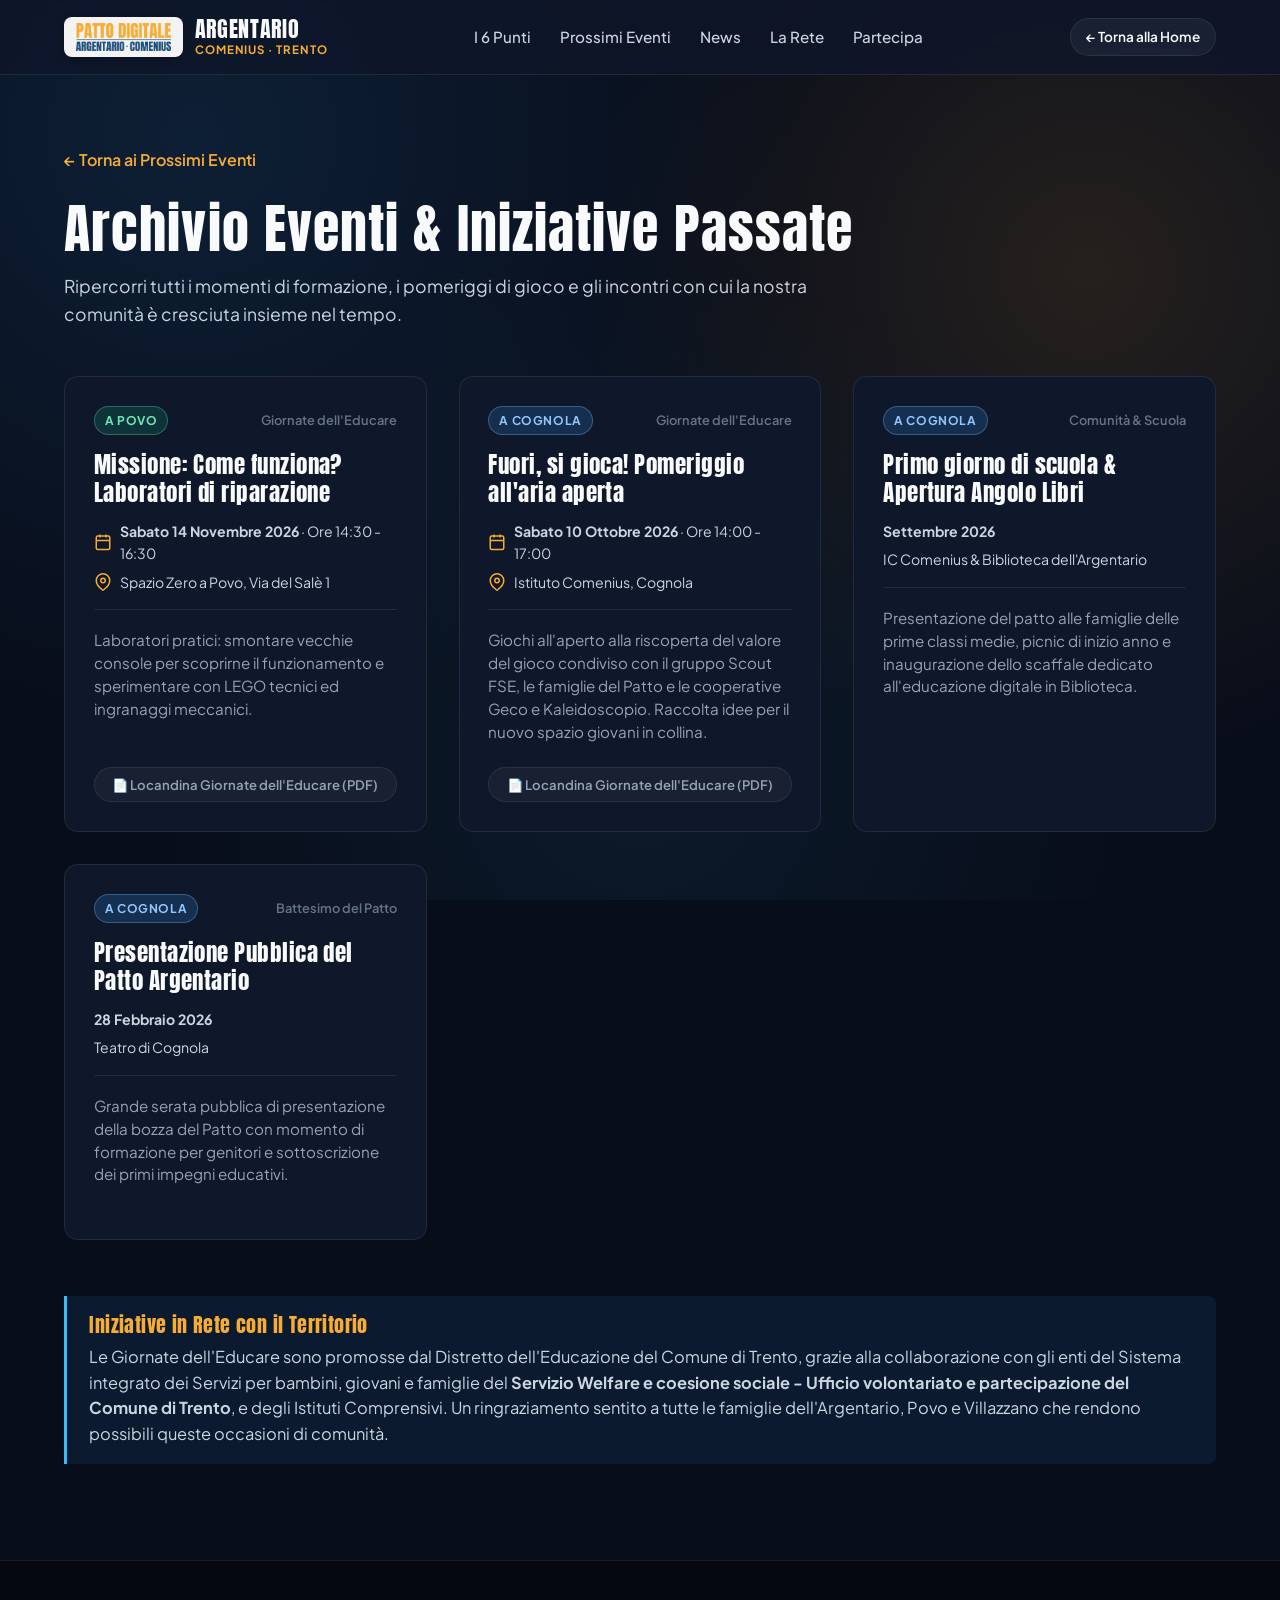
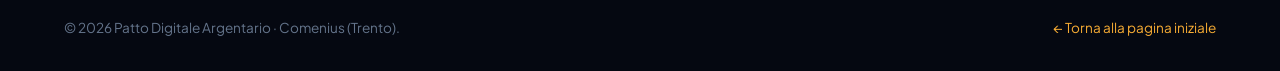
==== eventi-passati.html @ c8abe124 "Aggiornamento eventi (Giornate Educare e Zoom Classi Prime), campagna smartphone e archivio passato" ====
<!DOCTYPE html>
<html lang="it">
<head>
  <meta charset="UTF-8">
  <meta name="viewport" content="width=device-width, initial-scale=1.0">
  <title>Archivio Eventi Passati | Patto Digitale Argentario · Comenius</title>
  <meta name="description" content="Tutti gli incontri, laboratori e momenti di comunità già realizzati dal Patto Digitale Argentario · Comenius a Trento.">

  <!-- Google Fonts -->
  <link rel="preconnect" href="https://fonts.googleapis.com">
  <link rel="preconnect" href="https://fonts.gstatic.com" crossorigin>
  <link href="https://fonts.googleapis.com/css2?family=Anton&family=Plus+Jakarta+Sans:ital,wght@0,400;0,500;0,600;0,700;0,800;1,400&display=swap" rel="stylesheet">

  <link rel="stylesheet" href="styles.css">
</head>
<body>

  <!-- NAVBAR -->
  <header class="site-nav">
    <div class="container nav-inner">
      <a href="index.html" class="nav-brand" aria-label="Home Patto Digitale Argentario">
        <div class="nav-logo-badge">
          <img src="assets/logo_patto.png" alt="Logo Patto Digitale Argentario" class="nav-logo-img">
        </div>
        <div class="nav-brand-text">
          <span>ARGENTARIO</span>
          <span class="nav-brand-sub">Comenius · Trento</span>
        </div>
      </a>

      <nav>
        <ul class="nav-links">
          <li><a href="index.html#patto">I 6 Punti</a></li>
          <li><a href="index.html#eventi">Prossimi Eventi</a></li>
          <li><a href="index.html#news">News</a></li>
          <li><a href="index.html#territorio">La Rete</a></li>
          <li><a href="index.html#contatti">Partecipa</a></li>
        </ul>
      </nav>

      <div class="nav-cta">
        <a href="index.html" class="btn btn-secondary btn-sm">
          ← Torna alla Home
        </a>
      </div>
    </div>
  </header>

  <main style="padding: 4.5rem 0 6rem;">
    <div class="container">

      <div style="margin-bottom: 3rem;">
        <a href="index.html#eventi" style="display: inline-flex; align-items: center; gap: 6px; font-weight: 600; color: var(--amber); margin-bottom: 1.5rem;">
          ← Torna ai Prossimi Eventi
        </a>
        <h1 style="font-size: clamp(2.2rem, 4.5vw, 3.4rem); color: var(--text-primary); margin-bottom: 0.8rem;">
          Archivio Eventi &amp; Iniziative Passate
        </h1>
        <p style="font-size: 1.1rem; color: var(--text-secondary); max-width: 750px;">
          Ripercorri tutti i momenti di formazione, i pomeriggi di gioco e gli incontri con cui la nostra comunità è cresciuta insieme nel tempo.
        </p>
      </div>

      <!-- Griglia Eventi Passati -->
      <div style="display: grid; grid-template-columns: repeat(auto-fit, minmax(340px, 1fr)); gap: 2rem;" id="allPastEvents">

        <!-- 14 Novembre: Missione come funziona -->
        <article class="event-card">
          <div class="event-top">
            <span class="loc-badge povo">A Povo</span>
            <span class="event-category">Giornate dell'Educare</span>
          </div>
          <h3 class="event-title">Missione: Come funziona? Laboratori di riparazione</h3>
          <div class="event-meta">
            <div class="event-meta-item">
              <svg width="18" height="18" viewBox="0 0 24 24" fill="none" stroke="currentColor" stroke-width="2"><rect x="3" y="4" width="18" height="18" rx="2" ry="2"></rect><line x1="16" y1="2" x2="16" y2="6"></line><line x1="8" y1="2" x2="8" y2="6"></line><line x1="3" y1="10" x2="21" y2="10"></line></svg>
              <span><strong>Sabato 14 Novembre 2026</strong> &middot; Ore 14:30 - 16:30</span>
            </div>
            <div class="event-meta-item">
              <svg width="18" height="18" viewBox="0 0 24 24" fill="none" stroke="currentColor" stroke-width="2"><path d="M21 10c0 7-9 13-9 13s-9-6-9-13a9 9 0 0 1 18 0z"></path><circle cx="12" cy="10" r="3"></circle></svg>
              <span>Spazio Zero a Povo, Via del Salè 1</span>
            </div>
          </div>
          <p class="event-desc">
            Laboratori pratici: smontare vecchie console per scoprirne il funzionamento e sperimentare con LEGO tecnici ed ingranaggi meccanici.
          </p>
          <div class="event-actions-group">
            <a href="assets/eventi/educare 2026/giornate_dell_educare_nov_26.pdf" target="_blank" rel="noopener noreferrer" class="event-pdf-link">
              📄 Locandina Giornate dell'Educare (PDF)
            </a>
          </div>
        </article>

        <!-- 10 Ottobre: Fuori si gioca -->
        <article class="event-card">
          <div class="event-top">
            <span class="loc-badge cognola">A Cognola</span>
            <span class="event-category">Giornate dell'Educare</span>
          </div>
          <h3 class="event-title">Fuori, si gioca! Pomeriggio all'aria aperta</h3>
          <div class="event-meta">
            <div class="event-meta-item">
              <svg width="18" height="18" viewBox="0 0 24 24" fill="none" stroke="currentColor" stroke-width="2"><rect x="3" y="4" width="18" height="18" rx="2" ry="2"></rect><line x1="16" y1="2" x2="16" y2="6"></line><line x1="8" y1="2" x2="8" y2="6"></line><line x1="3" y1="10" x2="21" y2="10"></line></svg>
              <span><strong>Sabato 10 Ottobre 2026</strong> &middot; Ore 14:00 - 17:00</span>
            </div>
            <div class="event-meta-item">
              <svg width="18" height="18" viewBox="0 0 24 24" fill="none" stroke="currentColor" stroke-width="2"><path d="M21 10c0 7-9 13-9 13s-9-6-9-13a9 9 0 0 1 18 0z"></path><circle cx="12" cy="10" r="3"></circle></svg>
              <span>Istituto Comenius, Cognola</span>
            </div>
          </div>
          <p class="event-desc">
            Giochi all'aperto alla riscoperta del valore del gioco condiviso con il gruppo Scout FSE, le famiglie del Patto e le cooperative Geco e Kaleidoscopio. Raccolta idee per il nuovo spazio giovani in collina.
          </p>
          <div class="event-actions-group">
            <a href="assets/eventi/educare 2026/giornate_dell_educare_nov_26.pdf" target="_blank" rel="noopener noreferrer" class="event-pdf-link">
              📄 Locandina Giornate dell'Educare (PDF)
            </a>
          </div>
        </article>

        <!-- Settembre: Prime Medie & Biblioteca -->
        <article class="event-card">
          <div class="event-top">
            <span class="loc-badge cognola">A Cognola</span>
            <span class="event-category">Comunità &amp; Scuola</span>
          </div>
          <h3 class="event-title">Primo giorno di scuola &amp; Apertura Angolo Libri</h3>
          <div class="event-meta">
            <div class="event-meta-item">
              <span><strong>Settembre 2026</strong></span>
            </div>
            <div class="event-meta-item">
              <span>IC Comenius &amp; Biblioteca dell'Argentario</span>
            </div>
          </div>
          <p class="event-desc">
            Presentazione del patto alle famiglie delle prime classi medie, picnic di inizio anno e inaugurazione dello scaffale dedicato all'educazione digitale in Biblioteca.
          </p>
        </article>

        <!-- 28 Febbraio: Teatro di Cognola -->
        <article class="event-card">
          <div class="event-top">
            <span class="loc-badge cognola">A Cognola</span>
            <span class="event-category">Battesimo del Patto</span>
          </div>
          <h3 class="event-title">Presentazione Pubblica del Patto Argentario</h3>
          <div class="event-meta">
            <div class="event-meta-item">
              <span><strong>28 Febbraio 2026</strong></span>
            </div>
            <div class="event-meta-item">
              <span>Teatro di Cognola</span>
            </div>
          </div>
          <p class="event-desc">
            Grande serata pubblica di presentazione della bozza del Patto con momento di formazione per genitori e sottoscrizione dei primi impegni educativi.
          </p>
        </article>

      </div>

      <!-- Ringraziamento Welfare & Circoscrizione -->
      <div class="thanks-welfare" style="margin-top: 3.5rem;">
        <h4 style="color: var(--amber); margin-bottom: 0.5rem; font-family: var(--font-heading); font-size: 1.25rem;">
          Iniziative in Rete con il Territorio
        </h4>
        <p>
          Le Giornate dell'Educare sono promosse dal Distretto dell'Educazione del Comune di Trento, grazie alla collaborazione con gli enti del Sistema integrato dei Servizi per bambini, giovani e famiglie del <strong>Servizio Welfare e coesione sociale - Ufficio volontariato e partecipazione del Comune di Trento</strong>, e degli Istituti Comprensivi. Un ringraziamento sentito a tutte le famiglie dell'Argentario, Povo e Villazzano che rendono possibili queste occasioni di comunità.
        </p>
      </div>

    </div>
  </main>

  <!-- FOOTER -->
  <footer class="site-footer">
    <div class="container">
      <div class="footer-bottom" style="border-top: none; padding-top: 0;">
        <div>&copy; 2026 Patto Digitale Argentario · Comenius (Trento).</div>
        <div>
          <a href="index.html" style="color: var(--amber);">← Torna alla pagina iniziale</a>
        </div>
      </div>
    </div>
  </footer>

</body>
</html>
---- styles.css ----
/* ============================================================
   PATTO DIGITALE ARGENTARIO · COMENIUS
   Stile Moderno Dark Theme
   ============================================================ */

:root {
  /* Palette Colori Ufficiali & Dark UI */
  --bg-main: #080d1a;
  --bg-card: #0f172a;
  --bg-card-hover: #16223d;
  --bg-card-elevated: #1a2745;
  --bg-glass: rgba(15, 23, 42, 0.78);
  --border-glass: rgba(255, 255, 255, 0.08);
  --border-glow: rgba(247, 172, 52, 0.35);

  /* Colori Identitari del Patto */
  --amber: #f7ac34;
  --amber-hover: #e5991f;
  --amber-soft: rgba(247, 172, 52, 0.14);
  --navy: #1c4f7c;
  --navy-light: #2868a2;
  --sky: #38bdf8;
  --sky-soft: rgba(56, 189, 248, 0.12);
  --emerald: #34d399;
  --emerald-soft: rgba(52, 211, 153, 0.12);

  /* Testi */
  --text-primary: #f8fafc;
  --text-secondary: #cbd5e1;
  --text-muted: #94a3b8;
  --text-dim: #64748b;

  /* Font */
  --font-main: 'Plus Jakarta Sans', system-ui, -apple-system, BlinkMacSystemFont, 'Segoe UI', Roboto, sans-serif;
  --font-heading: 'Anton', 'Outfit', sans-serif;

  /* Raggi e Ombre */
  --radius-sm: 8px;
  --radius-md: 14px;
  --radius-lg: 22px;
  --radius-pill: 9999px;
  --shadow-glow: 0 0 35px rgba(247, 172, 52, 0.2);
  --shadow-card: 0 10px 30px -10px rgba(0, 0, 0, 0.5);

  --max-w: 1200px;
  --transition: all 0.28s cubic-bezier(0.4, 0, 0.2, 1);
}

/* Reset base */
*, *::before, *::after {
  box-sizing: border-box;
  margin: 0;
  padding: 0;
}

html {
  scroll-behavior: smooth;
  font-size: 16px;
  background-color: var(--bg-main);
  color: var(--text-primary);
}

body {
  font-family: var(--font-main);
  line-height: 1.6;
  background-color: var(--bg-main);
  background-image: 
    radial-gradient(circle at 15% 15%, rgba(28, 79, 124, 0.28) 0%, transparent 45%),
    radial-gradient(circle at 85% 30%, rgba(247, 172, 52, 0.12) 0%, transparent 40%),
    radial-gradient(circle at 50% 85%, rgba(56, 189, 248, 0.08) 0%, transparent 50%);
  background-attachment: fixed;
  overflow-x: hidden;
  -webkit-font-smoothing: antialiased;
}

/* Tipografia */
h1, h2, h3, h4 {
  font-family: var(--font-heading);
  letter-spacing: 0.02em;
  font-weight: 400;
  line-height: 1.15;
}

p {
  color: var(--text-secondary);
  font-size: 1.025rem;
}

a {
  color: var(--amber);
  text-decoration: none;
  transition: var(--transition);
}

a:hover {
  color: var(--sky);
}

.container {
  width: 100%;
  max-width: var(--max-w);
  margin-left: auto;
  margin-right: auto;
  padding-left: 1.5rem;
  padding-right: 1.5rem;
}

/* ============================================================
   NAVBAR
   ============================================================ */
.site-nav {
  position: sticky;
  top: 0;
  z-index: 100;
  background: var(--bg-glass);
  backdrop-filter: blur(16px);
  -webkit-backdrop-filter: blur(16px);
  border-bottom: 1px solid var(--border-glass);
  transition: var(--transition);
}

.nav-inner {
  display: flex;
  align-items: center;
  justify-content: space-between;
  height: 74px;
}

.nav-brand {
  display: flex;
  align-items: center;
  gap: 12px;
  text-decoration: none;
}

.nav-logo-badge {
  background: rgba(255, 255, 255, 0.95);
  padding: 6px 12px;
  border-radius: var(--radius-sm);
  display: flex;
  align-items: center;
  box-shadow: 0 2px 8px rgba(0, 0, 0, 0.25);
}

.nav-logo-img {
  height: 28px;
  width: auto;
  display: block;
}

.nav-brand-text {
  font-family: var(--font-heading);
  font-size: 1.35rem;
  color: var(--text-primary);
  letter-spacing: 0.03em;
  display: flex;
  flex-direction: column;
  line-height: 1;
}

.nav-brand-sub {
  font-family: var(--font-main);
  font-size: 0.72rem;
  color: var(--amber);
  font-weight: 700;
  text-transform: uppercase;
  letter-spacing: 0.08em;
  margin-top: 3px;
}

.nav-links {
  display: flex;
  align-items: center;
  gap: 1.8rem;
  list-style: none;
}

.nav-links a {
  color: var(--text-secondary);
  font-weight: 500;
  font-size: 0.95rem;
  padding: 6px 0;
  position: relative;
}

.nav-links a::after {
  content: '';
  position: absolute;
  bottom: 0;
  left: 0;
  width: 0;
  height: 2px;
  background: var(--amber);
  transition: width 0.2s ease;
}

.nav-links a:hover {
  color: var(--text-primary);
}

.nav-links a:hover::after {
  width: 100%;
}

.nav-cta {
  display: flex;
  align-items: center;
  gap: 12px;
}

/* Pulsante Hamburger Mobile */
.nav-toggle {
  display: none;
  background: transparent;
  border: none;
  color: var(--text-primary);
  font-size: 1.6rem;
  cursor: pointer;
  padding: 4px;
}

/* ============================================================
   BOTTONI
   ============================================================ */
.btn {
  display: inline-flex;
  align-items: center;
  justify-content: center;
  gap: 8px;
  font-family: var(--font-main);
  font-size: 0.95rem;
  font-weight: 600;
  padding: 0.72rem 1.4rem;
  border-radius: var(--radius-pill);
  cursor: pointer;
  transition: var(--transition);
  border: 1px solid transparent;
  text-decoration: none;
  white-space: nowrap;
}

.btn-primary {
  background: linear-gradient(135deg, var(--amber) 0%, #e89518 100%);
  color: #0b1120;
  font-weight: 700;
  box-shadow: 0 4px 18px rgba(247, 172, 52, 0.35);
}

.btn-primary:hover {
  color: #000;
  transform: translateY(-2px);
  box-shadow: 0 6px 24px rgba(247, 172, 52, 0.55);
}

.btn-secondary {
  background: rgba(255, 255, 255, 0.05);
  color: var(--text-primary);
  border-color: var(--border-glass);
  backdrop-filter: blur(10px);
}

.btn-secondary:hover {
  background: rgba(255, 255, 255, 0.12);
  border-color: rgba(255, 255, 255, 0.2);
  color: #fff;
  transform: translateY(-2px);
}

.btn-whatsapp {
  background: #25D366;
  color: #000;
  font-weight: 700;
}

.btn-whatsapp:hover {
  background: #20bd5a;
  color: #000;
  transform: translateY(-2px);
  box-shadow: 0 6px 20px rgba(37, 211, 102, 0.35);
}

.btn-sm {
  padding: 0.45rem 0.95rem;
  font-size: 0.85rem;
}

/* ============================================================
   HERO SECTION
   ============================================================ */
.hero {
  position: relative;
  padding: 5rem 0 4.5rem;
  overflow: hidden;
}

.hero-grid {
  display: grid;
  grid-template-columns: 1.15fr 0.85fr;
  align-items: center;
  gap: 3.5rem;
}

.hero-pill {
  display: inline-flex;
  align-items: center;
  gap: 8px;
  background: var(--amber-soft);
  color: var(--amber);
  border: 1px solid rgba(247, 172, 52, 0.3);
  padding: 6px 14px;
  border-radius: var(--radius-pill);
  font-size: 0.85rem;
  font-weight: 700;
  text-transform: uppercase;
  letter-spacing: 0.06em;
  margin-bottom: 1.5rem;
}

.hero-title {
  font-size: clamp(2.6rem, 5.2vw, 4.2rem);
  color: var(--text-primary);
  line-height: 1.08;
  margin-bottom: 1.4rem;
}

.hero-title .accent-text {
  background: linear-gradient(135deg, var(--amber) 0%, #ffd084 100%);
  -webkit-background-clip: text;
  -webkit-text-fill-color: transparent;
}

.hero-motto {
  font-size: 1.22rem;
  font-weight: 500;
  color: var(--text-secondary);
  line-height: 1.55;
  margin-bottom: 2rem;
  border-left: 3px solid var(--amber);
  padding-left: 1rem;
}

.hero-motto strong {
  color: #fff;
  font-weight: 700;
}

.hero-actions {
  display: flex;
  flex-wrap: wrap;
  align-items: center;
  gap: 1rem;
  margin-bottom: 2.5rem;
}

.hero-stats {
  display: grid;
  grid-template-columns: repeat(3, 1fr);
  gap: 1.2rem;
  padding-top: 1.8rem;
  border-top: 1px solid var(--border-glass);
}

.hero-stat-card {
  display: flex;
  flex-direction: column;
}

.hero-stat-num {
  font-family: var(--font-heading);
  font-size: 2rem;
  color: var(--amber);
  line-height: 1;
}

.hero-stat-label {
  font-size: 0.82rem;
  color: var(--text-muted);
  font-weight: 500;
  margin-top: 4px;
}

/* Immagine Hero / Card Visual */
.hero-visual {
  position: relative;
}

.hero-card {
  background: linear-gradient(145deg, rgba(22, 34, 61, 0.8) 0%, rgba(15, 23, 42, 0.95) 100%);
  border: 1px solid var(--border-glass);
  border-radius: var(--radius-lg);
  padding: 2rem;
  box-shadow: var(--shadow-card), 0 0 40px rgba(28, 79, 124, 0.3);
  position: relative;
  overflow: hidden;
}

.hero-card::before {
  content: '';
  position: absolute;
  top: -60px;
  right: -60px;
  width: 160px;
  height: 160px;
  border-radius: 50%;
  background: radial-gradient(circle, var(--amber-soft) 0%, transparent 70%);
  pointer-events: none;
}

.hero-card-header {
  display: flex;
  align-items: center;
  justify-content: space-between;
  margin-bottom: 1.5rem;
}

.hero-badge-tag {
  background: var(--navy);
  color: #fff;
  padding: 4px 10px;
  border-radius: var(--radius-pill);
  font-size: 0.75rem;
  font-weight: 700;
  text-transform: uppercase;
  letter-spacing: 0.05em;
}

.hero-art-wrapper {
  background: rgba(255, 255, 255, 0.03);
  border-radius: var(--radius-md);
  padding: 1.5rem;
  display: flex;
  justify-content: center;
  align-items: center;
  margin-bottom: 1.5rem;
  border: 1px dashed rgba(255, 255, 255, 0.1);
}

.hero-art-img {
  max-width: 100%;
  height: auto;
  max-height: 240px;
  object-fit: contain;
  filter: drop-shadow(0 8px 16px rgba(0,0,0,0.4));
}

.hero-card-quote {
  font-size: 0.92rem;
  color: var(--text-secondary);
  font-style: italic;
  line-height: 1.5;
  text-align: center;
}

/* ============================================================
   SEZIONI GENERALI
   ============================================================ */
.section {
  padding: 5.5rem 0;
  position: relative;
}

.section-alt {
  background: rgba(15, 23, 42, 0.45);
  border-top: 1px solid var(--border-glass);
  border-bottom: 1px solid var(--border-glass);
}

.section-header {
  text-align: center;
  max-width: 760px;
  margin: 0 auto 3.5rem;
}

.section-kicker {
  display: inline-block;
  color: var(--amber);
  font-size: 0.85rem;
  font-weight: 700;
  text-transform: uppercase;
  letter-spacing: 0.1em;
  margin-bottom: 0.6rem;
}

.section-title {
  font-size: clamp(2rem, 3.8vw, 3rem);
  margin-bottom: 1rem;
}

.section-desc {
  font-size: 1.1rem;
  color: var(--text-muted);
}

/* ============================================================
   I 6 PUNTI DEL PATTO
   ============================================================ */
.rules-grid {
  display: grid;
  grid-template-columns: repeat(auto-fit, minmax(340px, 1fr));
  gap: 1.6rem;
  margin-bottom: 3rem;
}

.rule-card {
  background: var(--bg-card);
  border: 1px solid var(--border-glass);
  border-radius: var(--radius-md);
  padding: 1.8rem;
  position: relative;
  display: flex;
  flex-direction: column;
  transition: var(--transition);
}

.rule-card:hover {
  transform: translateY(-4px);
  border-color: rgba(247, 172, 52, 0.4);
  background: var(--bg-card-hover);
  box-shadow: 0 12px 30px -10px rgba(0, 0, 0, 0.6);
}

.rule-header {
  display: flex;
  align-items: center;
  gap: 1rem;
  margin-bottom: 1.2rem;
}

.rule-num {
  width: 44px;
  height: 44px;
  border-radius: 12px;
  background: var(--navy);
  color: #fff;
  font-family: var(--font-heading);
  font-size: 1.6rem;
  display: flex;
  align-items: center;
  justify-content: center;
  flex-shrink: 0;
  border: 2px solid rgba(255, 255, 255, 0.15);
}

.rule-title {
  font-family: var(--font-heading);
  font-size: 1.35rem;
  line-height: 1.18;
  color: var(--text-primary);
}

.rule-card p {
  font-size: 0.95rem;
  color: var(--text-secondary);
  line-height: 1.55;
  margin-bottom: 1rem;
}

.rule-highlight {
  margin-top: auto;
  padding: 0.75rem 1rem;
  background: rgba(255, 255, 255, 0.03);
  border-left: 2px solid var(--sky);
  border-radius: 0 var(--radius-sm) var(--radius-sm) 0;
  font-size: 0.85rem;
  color: var(--text-muted);
}

/* Regola 6 Evidenziata */
.rule-card.rule-special {
  grid-column: 1 / -1;
  background: linear-gradient(145deg, #182744 0%, #111a2d 100%);
  border: 1.5px solid var(--amber);
  box-shadow: var(--shadow-glow);
}

.rule-card.rule-special .rule-num {
  background: var(--amber);
  color: #0b1120;
  border: 2px solid #fff;
  font-size: 1.8rem;
  width: 52px;
  height: 52px;
}

.rule-card.rule-special .rule-title {
  font-size: 1.6rem;
  color: var(--amber);
}

.rule-card.rule-special .rule-special-body {
  display: grid;
  grid-template-columns: 1fr 280px;
  gap: 2rem;
  align-items: center;
}

.rule-special-img {
  width: 100%;
  max-height: 170px;
  object-fit: cover;
  border-radius: var(--radius-sm);
  border: 2px solid rgba(255, 255, 255, 0.1);
}

.rule-tag-extra {
  display: inline-block;
  background: var(--amber);
  color: #0b1120;
  font-size: 0.72rem;
  font-weight: 800;
  text-transform: uppercase;
  letter-spacing: 0.08em;
  padding: 3px 8px;
  border-radius: var(--radius-sm);
  margin-bottom: 6px;
}

/* Download CTA Card */
.download-box {
  background: linear-gradient(135deg, rgba(28, 79, 124, 0.35) 0%, rgba(15, 23, 42, 0.8) 100%);
  border: 1px solid var(--border-glass);
  border-radius: var(--radius-lg);
  padding: 2.2rem 2.8rem;
  display: flex;
  align-items: center;
  justify-content: space-between;
  gap: 2rem;
  box-shadow: var(--shadow-card);
}

.download-box-text h3 {
  font-size: 1.8rem;
  color: var(--text-primary);
  margin-bottom: 0.4rem;
}

.download-box-text p {
  color: var(--text-secondary);
  font-size: 1rem;
}

/* ============================================================
   PROSSIMI EVENTI
   ============================================================ */
.events-list {
  display: grid;
  grid-template-columns: repeat(auto-fit, minmax(330px, 1fr));
  gap: 1.8rem;
}

.event-card {
  background: var(--bg-card);
  border: 1px solid var(--border-glass);
  border-radius: var(--radius-md);
  padding: 1.8rem;
  display: flex;
  flex-direction: column;
  transition: var(--transition);
  position: relative;
  overflow: hidden;
}

.event-card:hover {
  transform: translateY(-4px);
  border-color: rgba(56, 189, 248, 0.4);
  box-shadow: 0 12px 30px -10px rgba(0, 0, 0, 0.6);
}

.event-top {
  display: flex;
  align-items: center;
  justify-content: space-between;
  margin-bottom: 1rem;
}

.event-badge {
  font-size: 0.75rem;
  font-weight: 700;
  text-transform: uppercase;
  letter-spacing: 0.05em;
  padding: 4px 10px;
  border-radius: var(--radius-pill);
}

.event-badge.warning {
  background: var(--amber-soft);
  color: var(--amber);
  border: 1px solid rgba(247, 172, 52, 0.3);
}

.event-badge.success {
  background: var(--emerald-soft);
  color: var(--emerald);
  border: 1px solid rgba(52, 211, 153, 0.3);
}

.event-badge.primary {
  background: var(--sky-soft);
  color: var(--sky);
  border: 1px solid rgba(56, 189, 248, 0.3);
}

.event-category {
  font-size: 0.8rem;
  color: var(--text-dim);
  font-weight: 600;
}

.event-title {
  font-family: var(--font-heading);
  font-size: 1.45rem;
  color: var(--text-primary);
  margin-bottom: 0.8rem;
  line-height: 1.2;
}

.event-meta {
  display: flex;
  flex-direction: column;
  gap: 6px;
  margin-bottom: 1.2rem;
  padding-bottom: 1rem;
  border-bottom: 1px solid var(--border-glass);
}

.event-meta-item {
  display: flex;
  align-items: center;
  gap: 8px;
  font-size: 0.88rem;
  color: var(--text-secondary);
}

.event-meta-item svg {
  color: var(--amber);
  flex-shrink: 0;
}

.event-desc {
  font-size: 0.95rem;
  color: var(--text-muted);
  line-height: 1.5;
  margin-bottom: 1.5rem;
}

.event-footer {
  margin-top: auto;
}

/* ============================================================
   NEWS & AGGIORNAMENTI
   ============================================================ */
.news-filters {
  display: flex;
  justify-content: center;
  gap: 0.6rem;
  margin-bottom: 2.5rem;
  flex-wrap: wrap;
}

.filter-btn {
  background: rgba(255, 255, 255, 0.04);
  border: 1px solid var(--border-glass);
  color: var(--text-secondary);
  font-family: var(--font-main);
  font-size: 0.88rem;
  font-weight: 600;
  padding: 0.5rem 1.1rem;
  border-radius: var(--radius-pill);
  cursor: pointer;
  transition: var(--transition);
}

.filter-btn:hover {
  background: rgba(255, 255, 255, 0.08);
  color: #fff;
}

.filter-btn.active {
  background: var(--amber);
  color: #0b1120;
  border-color: var(--amber);
  font-weight: 700;
}

.news-grid {
  display: grid;
  grid-template-columns: repeat(auto-fit, minmax(320px, 1fr));
  gap: 1.8rem;
}

.news-card {
  background: var(--bg-card);
  border: 1px solid var(--border-glass);
  border-radius: var(--radius-md);
  padding: 1.6rem;
  display: flex;
  flex-direction: column;
  transition: var(--transition);
}

.news-card:hover {
  transform: translateY(-4px);
  border-color: rgba(255, 255, 255, 0.2);
  background: var(--bg-card-hover);
}

.news-header {
  display: flex;
  align-items: center;
  justify-content: space-between;
  margin-bottom: 0.8rem;
}

.news-badge {
  font-size: 0.72rem;
  font-weight: 700;
  text-transform: uppercase;
  padding: 3px 8px;
  border-radius: var(--radius-sm);
  background: rgba(28, 79, 124, 0.4);
  color: var(--sky);
}

.news-badge.nazionale {
  background: rgba(247, 172, 52, 0.15);
  color: var(--amber);
}

.news-date {
  font-size: 0.8rem;
  color: var(--text-dim);
}

.news-title {
  font-family: var(--font-heading);
  font-size: 1.35rem;
  line-height: 1.25;
  color: var(--text-primary);
  margin-bottom: 0.8rem;
}

.news-summary {
  font-size: 0.92rem;
  color: var(--text-secondary);
  line-height: 1.5;
  margin-bottom: 1.2rem;
}

.news-link {
  margin-top: auto;
  font-size: 0.88rem;
  font-weight: 600;
  color: var(--amber);
  display: inline-flex;
  align-items: center;
  gap: 4px;
}

.news-link:hover {
  color: var(--sky);
}

/* ============================================================
   IL NOSTRO PERCORSO & RETE TERRITORIALE
   ============================================================ */
.story-grid {
  display: grid;
  grid-template-columns: 1fr 1fr;
  gap: 3.5rem;
  align-items: flex-start;
}

.timeline {
  position: relative;
  padding-left: 2rem;
  border-left: 2px dashed rgba(247, 172, 52, 0.4);
}

.timeline-item {
  position: relative;
  margin-bottom: 2rem;
}

.timeline-item:last-child {
  margin-bottom: 0;
}

.timeline-dot {
  position: absolute;
  left: -2.6rem;
  top: 4px;
  width: 18px;
  height: 18px;
  border-radius: 50%;
  background: var(--amber);
  box-shadow: 0 0 0 4px var(--bg-main), 0 0 10px rgba(247, 172, 52, 0.5);
}

.timeline-item:nth-child(even) .timeline-dot {
  background: var(--sky);
  box-shadow: 0 0 0 4px var(--bg-main), 0 0 10px rgba(56, 189, 248, 0.5);
}

.timeline-date {
  font-family: var(--font-heading);
  font-size: 1.15rem;
  color: var(--amber);
  text-transform: uppercase;
  margin-bottom: 0.3rem;
  letter-spacing: 0.04em;
}

.timeline-item:nth-child(even) .timeline-date {
  color: var(--sky);
}

.timeline-text {
  font-size: 0.95rem;
  color: var(--text-secondary);
  line-height: 1.45;
}

/* Card Territorio & Partner */
.territory-box {
  background: var(--bg-card);
  border: 1px solid var(--border-glass);
  border-radius: var(--radius-md);
  padding: 2rem;
}

.territory-box h3 {
  font-size: 1.6rem;
  color: var(--text-primary);
  margin-bottom: 1rem;
}

.territory-box p {
  font-size: 0.95rem;
  line-height: 1.55;
  margin-bottom: 1.5rem;
}

.partner-pills {
  display: flex;
  flex-wrap: wrap;
  gap: 0.6rem;
  margin-bottom: 2rem;
}

.partner-pill {
  background: rgba(255, 255, 255, 0.05);
  border: 1px solid var(--border-glass);
  padding: 6px 12px;
  border-radius: var(--radius-pill);
  font-size: 0.82rem;
  color: var(--text-secondary);
  font-weight: 600;
}

.territory-art {
  display: flex;
  justify-content: center;
  padding: 1rem;
  background: rgba(255, 255, 255, 0.02);
  border-radius: var(--radius-sm);
}

.territory-art img {
  max-width: 100%;
  height: auto;
  max-height: 180px;
}

/* ============================================================
   CONTATTI & PARTECIPA
   ============================================================ */
.contact-grid {
  display: grid;
  grid-template-columns: 1fr 1fr;
  gap: 3rem;
  align-items: stretch;
}

.contact-card-info {
  background: linear-gradient(145deg, #121c33 0%, #0d1526 100%);
  border: 1px solid var(--border-glass);
  border-radius: var(--radius-md);
  padding: 2.4rem;
  display: flex;
  flex-direction: column;
}

.contact-card-info h3 {
  font-size: 1.8rem;
  margin-bottom: 0.8rem;
  color: var(--text-primary);
}

.contact-methods {
  display: flex;
  flex-direction: column;
  gap: 1.2rem;
  margin: 1.8rem 0;
}

.contact-method-item {
  display: flex;
  align-items: flex-start;
  gap: 14px;
}

.contact-icon {
  width: 40px;
  height: 40px;
  border-radius: 10px;
  background: var(--amber-soft);
  color: var(--amber);
  display: flex;
  align-items: center;
  justify-content: center;
  flex-shrink: 0;
}

.contact-method-item h4 {
  font-family: var(--font-main);
  font-size: 1rem;
  font-weight: 700;
  color: var(--text-primary);
  margin-bottom: 2px;
}

.contact-method-item p {
  font-size: 0.88rem;
  color: var(--text-muted);
}

.whatsapp-box {
  margin-top: auto;
  background: rgba(37, 211, 102, 0.1);
  border: 1px solid rgba(37, 211, 102, 0.3);
  border-radius: var(--radius-sm);
  padding: 1.2rem;
}

.whatsapp-box p {
  font-size: 0.88rem;
  color: #d1fae5;
  margin-bottom: 0.8rem;
}

/* Form */
.contact-form-card {
  background: var(--bg-card);
  border: 1px solid var(--border-glass);
  border-radius: var(--radius-md);
  padding: 2.4rem;
}

.contact-form-card h3 {
  font-size: 1.6rem;
  margin-bottom: 0.4rem;
}

.contact-form-card > p {
  font-size: 0.92rem;
  margin-bottom: 1.6rem;
}

.form-group {
  margin-bottom: 1.2rem;
}

.form-group label {
  display: block;
  font-size: 0.85rem;
  font-weight: 600;
  color: var(--text-secondary);
  margin-bottom: 6px;
}

.form-control {
  width: 100%;
  background: rgba(255, 255, 255, 0.04);
  border: 1px solid var(--border-glass);
  border-radius: var(--radius-sm);
  padding: 0.75rem 1rem;
  font-family: var(--font-main);
  font-size: 0.95rem;
  color: var(--text-primary);
  transition: var(--transition);
}

.form-control:focus {
  outline: none;
  border-color: var(--amber);
  background: rgba(255, 255, 255, 0.07);
  box-shadow: 0 0 0 3px rgba(247, 172, 52, 0.2);
}

textarea.form-control {
  resize: vertical;
  min-height: 110px;
}

/* ============================================================
   FOOTER
   ============================================================ */
.site-footer {
  border-top: 1px solid var(--border-glass);
  background: #050811;
  padding: 3.5rem 0 2rem;
}

.footer-top {
  display: grid;
  grid-template-columns: 1.4fr 1fr 1fr;
  gap: 3rem;
  margin-bottom: 2.5rem;
}

.footer-brand h4 {
  font-size: 1.5rem;
  color: var(--text-primary);
  margin-bottom: 0.6rem;
}

.footer-brand p {
  font-size: 0.9rem;
  color: var(--text-muted);
  max-width: 380px;
}

.footer-col h5 {
  font-family: var(--font-main);
  font-size: 0.95rem;
  font-weight: 700;
  text-transform: uppercase;
  letter-spacing: 0.06em;
  color: var(--amber);
  margin-bottom: 1rem;
}

.footer-col ul {
  list-style: none;
  display: flex;
  flex-direction: column;
  gap: 8px;
}

.footer-col a {
  color: var(--text-muted);
  font-size: 0.9rem;
}

.footer-col a:hover {
  color: var(--text-primary);
}

.footer-bottom {
  padding-top: 2rem;
  border-top: 1px solid var(--border-glass);
  display: flex;
  justify-content: space-between;
  align-items: center;
  flex-wrap: wrap;
  gap: 1rem;
  font-size: 0.85rem;
  color: var(--text-dim);
}

/* ============================================================
   RESPONSIVE (MOBILE & TABLET)
   ============================================================ */
@media (max-width: 992px) {
  .hero-grid,
  .story-grid,
  .contact-grid,
  .rule-card.rule-special .rule-special-body {
    grid-template-columns: 1fr;
    gap: 2.5rem;
  }

  .footer-top {
    grid-template-columns: 1fr;
    gap: 2rem;
  }

  .download-box {
    flex-direction: column;
    text-align: center;
  }
}

@media (max-width: 768px) {
  .nav-toggle {
    display: block;
  }

  .nav-links {
    position: fixed;
    top: 74px;
    left: 0;
    right: 0;
    background: var(--bg-card);
    border-bottom: 1px solid var(--border-glass);
    flex-direction: column;
    padding: 1.8rem;
    gap: 1.2rem;
    display: none;
  }

  .nav-links.active {
    display: flex;
  }

  .nav-cta .btn {
    display: none;
  }

  .hero-stats {
    grid-template-columns: 1fr;
    gap: 1rem;
  }
}

/* ============================================================
   BANNER INVITO REALTÀ & ASSOCIAZIONI
   ============================================================ */
.partner-cta-banner {
  background: linear-gradient(135deg, rgba(247, 172, 52, 0.12) 0%, rgba(28, 79, 124, 0.3) 100%);
  border: 1.5px solid var(--amber);
  border-radius: var(--radius-lg);
  padding: 2.2rem 2.8rem;
  margin: 3.5rem 0 1rem;
  display: flex;
  align-items: center;
  justify-content: space-between;
  gap: 2rem;
  box-shadow: 0 10px 30px rgba(0, 0, 0, 0.4), var(--shadow-glow);
}

.partner-cta-text h3 {
  font-size: 1.7rem;
  color: var(--amber);
  margin-bottom: 0.5rem;
}

.partner-cta-text p {
  font-size: 1rem;
  color: var(--text-primary);
  max-width: 680px;
}

/* ============================================================
   BADGE LOCALITÀ & ZOOM
   ============================================================ */
.loc-badge {
  display: inline-flex;
  align-items: center;
  gap: 5px;
  font-size: 0.75rem;
  font-weight: 700;
  text-transform: uppercase;
  letter-spacing: 0.05em;
  padding: 4px 10px;
  border-radius: var(--radius-pill);
}

.loc-badge.cognola {
  background: rgba(28, 79, 124, 0.45);
  color: #93c5fd;
  border: 1px solid rgba(147, 197, 253, 0.3);
}

.loc-badge.povo {
  background: rgba(16, 185, 129, 0.18);
  color: #6ee7b7;
  border: 1px solid rgba(110, 231, 183, 0.3);
}

.loc-badge.online {
  background: rgba(247, 172, 52, 0.18);
  color: var(--amber);
  border: 1px solid rgba(247, 172, 52, 0.3);
}

.zoom-box {
  background: rgba(28, 79, 124, 0.25);
  border: 1px solid rgba(56, 189, 248, 0.25);
  border-radius: var(--radius-sm);
  padding: 0.75rem 1rem;
  margin: 0.8rem 0;
  display: flex;
  align-items: center;
  justify-content: space-between;
  flex-wrap: wrap;
  gap: 8px;
}

.zoom-passcode {
  font-family: monospace;
  font-size: 0.95rem;
  background: rgba(0, 0, 0, 0.4);
  padding: 2px 8px;
  border-radius: 4px;
  color: var(--sky);
  font-weight: 700;
  border: 1px dashed rgba(56, 189, 248, 0.4);
}

.event-speaker-line {
  font-size: 0.84rem;
  color: var(--text-secondary);
  font-style: italic;
  margin-bottom: 0.8rem;
  border-left: 2px solid var(--amber);
  padding-left: 8px;
}

.event-actions-group {
  display: flex;
  flex-direction: column;
  gap: 8px;
  margin-top: auto;
}

.event-pdf-link {
  display: inline-flex;
  align-items: center;
  justify-content: center;
  gap: 6px;
  font-size: 0.82rem;
  font-weight: 600;
  color: var(--text-muted);
  padding: 6px 12px;
  border-radius: var(--radius-pill);
  background: rgba(255, 255, 255, 0.04);
  border: 1px solid var(--border-glass);
  text-decoration: none;
  transition: var(--transition);
}

.event-pdf-link:hover {
  background: rgba(255, 255, 255, 0.08);
  color: var(--text-primary);
  border-color: rgba(255, 255, 255, 0.2);
}

/* ============================================================
   SEZIONE CAMPAGNA NAZIONALE: ASPETTANDO LO SMARTPHONE
   ============================================================ */
.campaign-card {
  background: linear-gradient(135deg, #0e1e38 0%, #17152b 100%);
  border: 1.5px solid rgba(56, 189, 248, 0.35);
  border-radius: var(--radius-lg);
  padding: 3rem;
  box-shadow: 0 14px 40px rgba(0, 0, 0, 0.5), 0 0 35px rgba(56, 189, 248, 0.15);
  display: grid;
  grid-template-columns: 1.3fr 0.7fr;
  align-items: center;
  gap: 3rem;
  margin-top: 2rem;
}

.campaign-pill {
  display: inline-flex;
  align-items: center;
  gap: 6px;
  background: rgba(56, 189, 248, 0.15);
  color: var(--sky);
  padding: 4px 12px;
  border-radius: var(--radius-pill);
  font-size: 0.75rem;
  font-weight: 800;
  letter-spacing: 0.08em;
  text-transform: uppercase;
  margin-bottom: 1rem;
}

.campaign-card h3 {
  font-size: 2.2rem;
  line-height: 1.15;
  color: var(--text-primary);
  margin-bottom: 1rem;
}

.campaign-card h3 span {
  color: var(--sky);
}

.campaign-card p {
  font-size: 1.02rem;
  color: var(--text-secondary);
  line-height: 1.6;
  margin-bottom: 1.8rem;
}

.campaign-visual-box {
  background: rgba(255, 255, 255, 0.03);
  border: 1px dashed rgba(255, 255, 255, 0.15);
  border-radius: var(--radius-md);
  padding: 2rem;
  text-align: center;
}

.campaign-visual-box h4 {
  font-size: 1.3rem;
  color: var(--amber);
  margin-bottom: 0.5rem;
}

.campaign-visual-box p {
  font-size: 0.88rem;
  color: var(--text-muted);
  margin-bottom: 1.5rem;
}

/* ============================================================
   SEZIONE EVENTI PASSATI
   ============================================================ */
.past-events-wrapper {
  margin-top: 3.5rem;
  padding-top: 2.5rem;
  border-top: 1px solid var(--border-glass);
}

.past-events-header {
  display: flex;
  align-items: center;
  justify-content: space-between;
  margin-bottom: 1.8rem;
  flex-wrap: wrap;
  gap: 1rem;
}

.past-events-header h3 {
  font-size: 1.5rem;
  color: var(--text-primary);
}

.past-events-grid {
  display: grid;
  grid-template-columns: repeat(auto-fit, minmax(320px, 1fr));
  gap: 1.5rem;
}

.past-event-card {
  background: rgba(15, 23, 42, 0.6);
  border: 1px solid var(--border-glass);
  border-radius: var(--radius-md);
  padding: 1.5rem;
  display: flex;
  flex-direction: column;
  position: relative;
  opacity: 0.88;
  transition: var(--transition);
}

.past-event-card:hover {
  opacity: 1;
  background: var(--bg-card);
  border-color: rgba(255, 255, 255, 0.2);
}

.past-tag {
  display: inline-block;
  font-size: 0.72rem;
  font-weight: 700;
  text-transform: uppercase;
  color: var(--text-dim);
  background: rgba(255, 255, 255, 0.05);
  padding: 2px 8px;
  border-radius: var(--radius-sm);
  margin-bottom: 0.6rem;
}

/* Ringraziamenti Comune/Welfare */
.thanks-welfare {
  background: rgba(28, 79, 124, 0.2);
  border-left: 3px solid var(--sky);
  padding: 1.1rem 1.4rem;
  border-radius: 0 var(--radius-sm) var(--radius-sm) 0;
  margin-top: 2.5rem;
  font-size: 0.92rem;
  color: var(--text-secondary);
  line-height: 1.55;
}

@media (max-width: 992px) {
  .campaign-card {
    grid-template-columns: 1fr;
    padding: 2rem;
  }

  .partner-cta-banner {
    flex-direction: column;
    text-align: center;
    padding: 2rem;
  }
}
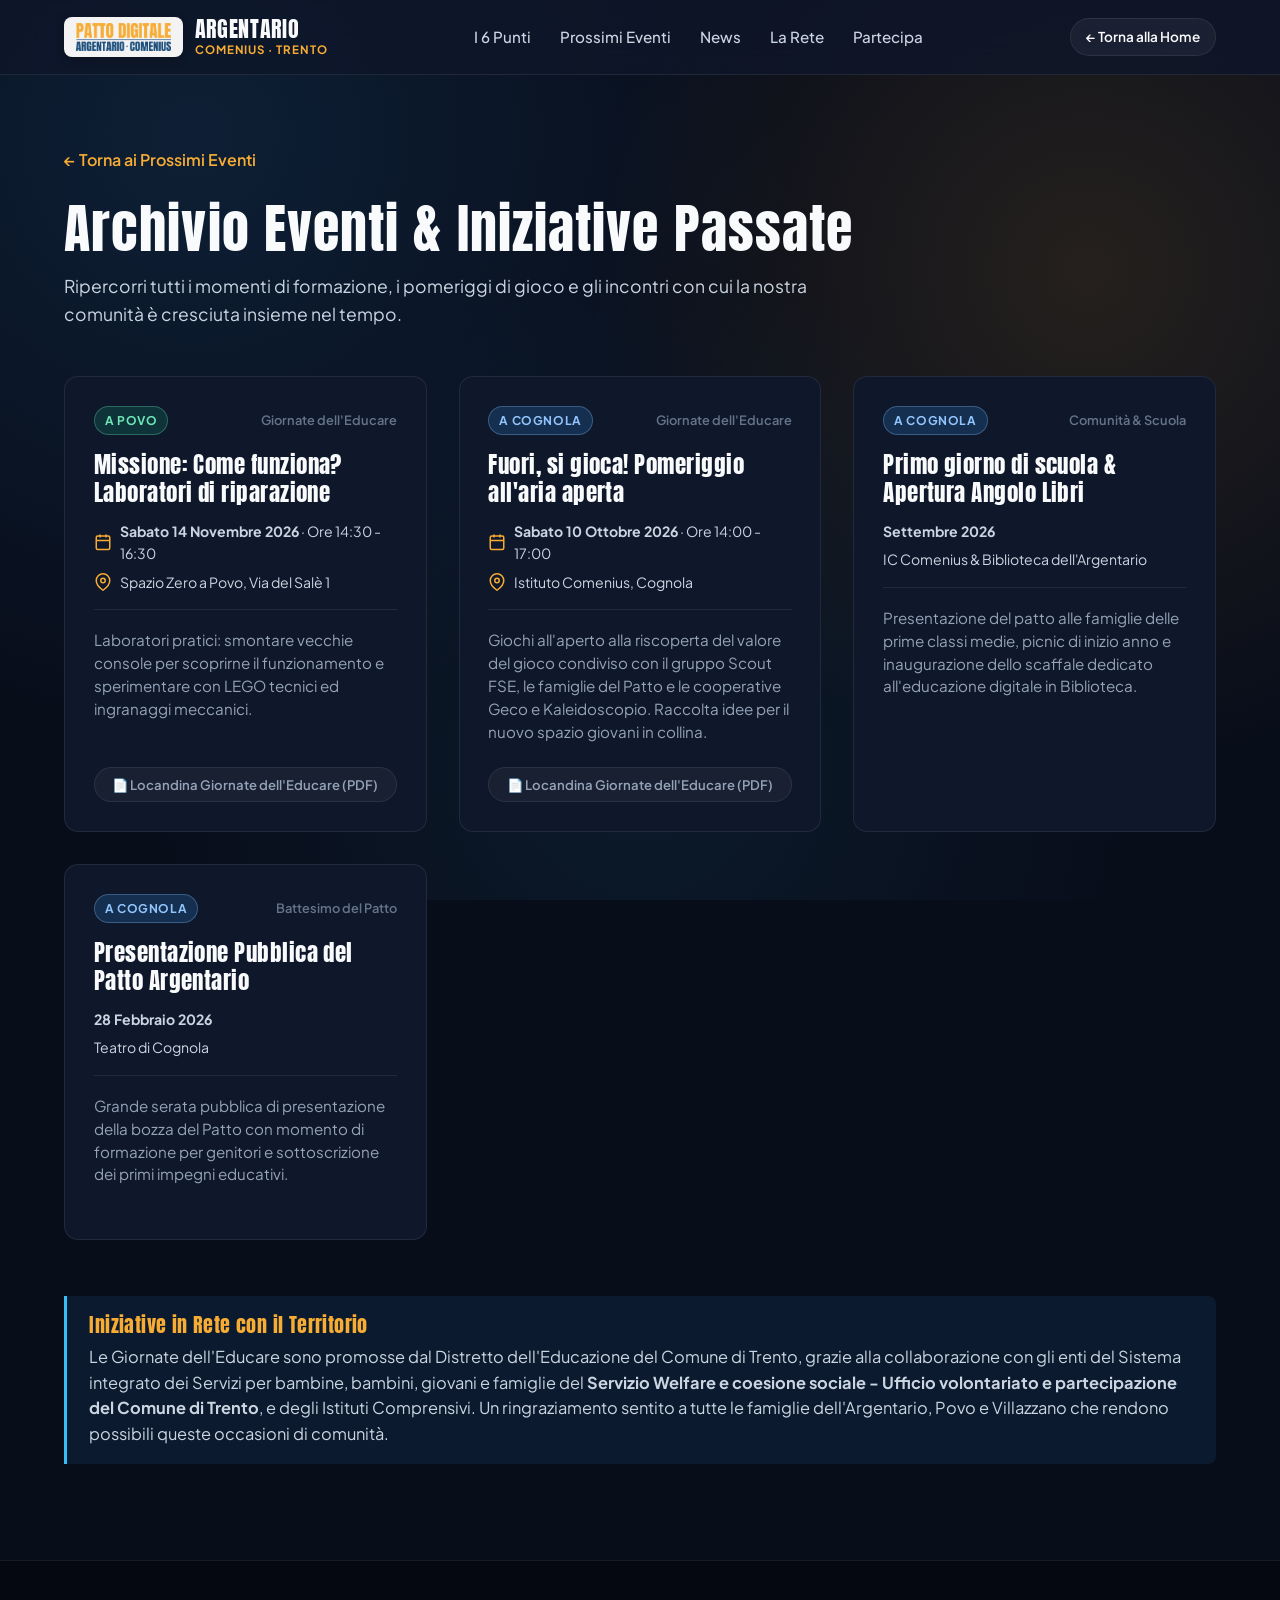
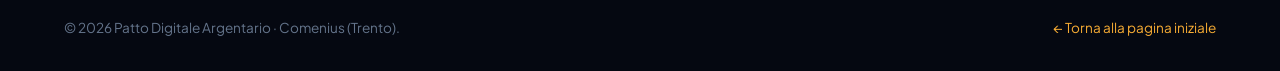
==== commit b0a35503: "Revisione linguaggio inclusivo: rimossi maschili sovraestesi con forme doppie" ====
--- a/eventi-passati.html
+++ b/eventi-passati.html
@@ -166,7 +166,7 @@
           Iniziative in Rete con il Territorio
         </h4>
         <p>
-          Le Giornate dell'Educare sono promosse dal Distretto dell'Educazione del Comune di Trento, grazie alla collaborazione con gli enti del Sistema integrato dei Servizi per bambini, giovani e famiglie del <strong>Servizio Welfare e coesione sociale - Ufficio volontariato e partecipazione del Comune di Trento</strong>, e degli Istituti Comprensivi. Un ringraziamento sentito a tutte le famiglie dell'Argentario, Povo e Villazzano che rendono possibili queste occasioni di comunità.
+          Le Giornate dell'Educare sono promosse dal Distretto dell'Educazione del Comune di Trento, grazie alla collaborazione con gli enti del Sistema integrato dei Servizi per bambine, bambini, giovani e famiglie del <strong>Servizio Welfare e coesione sociale - Ufficio volontariato e partecipazione del Comune di Trento</strong>, e degli Istituti Comprensivi. Un ringraziamento sentito a tutte le famiglie dell'Argentario, Povo e Villazzano che rendono possibili queste occasioni di comunità.
         </p>
       </div>
 
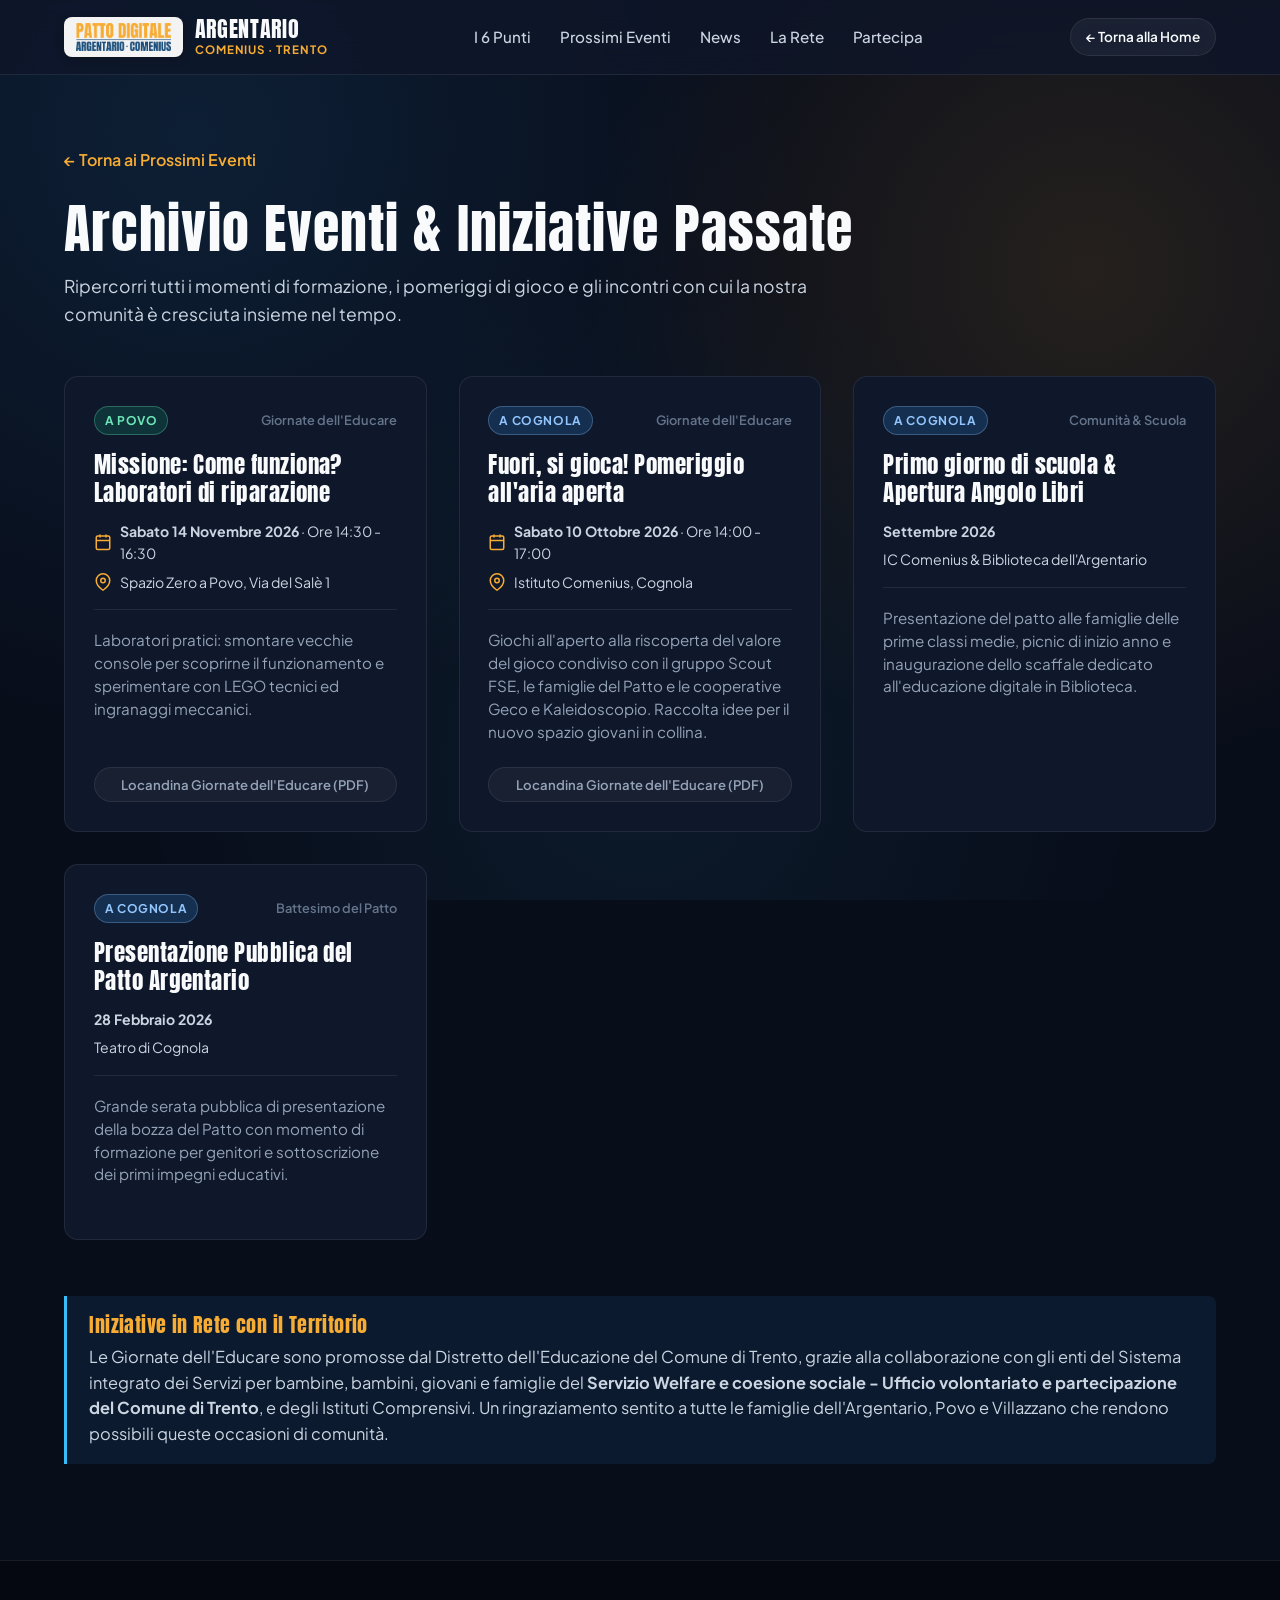
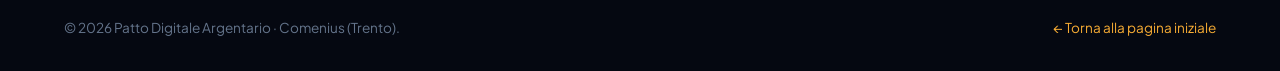
==== commit d36df496: "clean" ====
--- a/eventi-passati.html
+++ b/eventi-passati.html
@@ -86,7 +86,7 @@
           </p>
           <div class="event-actions-group">
             <a href="assets/eventi/educare 2026/giornate_dell_educare_nov_26.pdf" target="_blank" rel="noopener noreferrer" class="event-pdf-link">
-              📄 Locandina Giornate dell'Educare (PDF)
+              Locandina Giornate dell'Educare (PDF)
             </a>
           </div>
         </article>
@@ -113,7 +113,7 @@
           </p>
           <div class="event-actions-group">
             <a href="assets/eventi/educare 2026/giornate_dell_educare_nov_26.pdf" target="_blank" rel="noopener noreferrer" class="event-pdf-link">
-              📄 Locandina Giornate dell'Educare (PDF)
+              Locandina Giornate dell'Educare (PDF)
             </a>
           </div>
         </article>
--- a/styles.css
+++ b/styles.css
@@ -1500,3 +1500,204 @@
   }
 }
 
+/* ============================================================
+   SEZIONE DICONO DI NOI (RASSEGNA STAMPA)
+   ============================================================ */
+.press-grid {
+  display: grid;
+  grid-template-columns: repeat(auto-fit, minmax(330px, 1fr));
+  gap: 2rem;
+}
+
+.press-card {
+  background: var(--bg-card);
+  border: 1px solid var(--border-glass);
+  border-radius: var(--radius-md);
+  padding: 1.6rem;
+  display: flex;
+  flex-direction: column;
+  transition: var(--transition);
+  position: relative;
+  overflow: hidden;
+}
+
+.press-card:hover {
+  transform: translateY(-4px);
+  border-color: rgba(247, 172, 52, 0.4);
+  box-shadow: 0 14px 34px -10px rgba(0, 0, 0, 0.65);
+}
+
+.press-top {
+  display: flex;
+  align-items: center;
+  justify-content: space-between;
+  margin-bottom: 1rem;
+}
+
+.press-source-tag {
+  display: inline-flex;
+  align-items: center;
+  gap: 6px;
+  background: rgba(28, 79, 124, 0.35);
+  color: #93c5fd;
+  border: 1px solid rgba(147, 197, 253, 0.25);
+  padding: 4px 10px;
+  border-radius: var(--radius-pill);
+  font-size: 0.76rem;
+  font-weight: 700;
+  text-transform: uppercase;
+  letter-spacing: 0.05em;
+}
+
+.press-date {
+  font-size: 0.8rem;
+  color: var(--text-dim);
+}
+
+.press-thumb-container {
+  position: relative;
+  width: 100%;
+  height: 200px;
+  border-radius: var(--radius-sm);
+  overflow: hidden;
+  margin-bottom: 1.2rem;
+  background: rgba(0, 0, 0, 0.3);
+  border: 1px solid var(--border-glass);
+  cursor: pointer;
+}
+
+.press-thumb-img {
+  width: 100%;
+  height: 100%;
+  object-fit: cover;
+  object-position: top center;
+  transition: transform 0.35s ease;
+}
+
+.press-thumb-container:hover .press-thumb-img {
+  transform: scale(1.05);
+}
+
+.press-zoom-badge {
+  position: absolute;
+  bottom: 10px;
+  right: 10px;
+  background: rgba(15, 23, 42, 0.88);
+  backdrop-filter: blur(8px);
+  color: var(--text-primary);
+  font-size: 0.75rem;
+  font-weight: 600;
+  padding: 4px 10px;
+  border-radius: var(--radius-pill);
+  border: 1px solid var(--border-glass);
+  display: flex;
+  align-items: center;
+  gap: 5px;
+  pointer-events: none;
+}
+
+.press-title {
+  font-family: var(--font-heading);
+  font-size: 1.35rem;
+  color: var(--text-primary);
+  line-height: 1.22;
+  margin-bottom: 0.4rem;
+}
+
+.press-subtitle {
+  font-size: 0.88rem;
+  color: var(--amber);
+  font-weight: 600;
+  margin-bottom: 0.8rem;
+  line-height: 1.35;
+}
+
+.press-summary {
+  font-size: 0.92rem;
+  color: var(--text-secondary);
+  line-height: 1.5;
+  margin-bottom: 1.2rem;
+}
+
+.press-actions {
+  margin-top: auto;
+  display: flex;
+  align-items: center;
+  justify-content: space-between;
+  padding-top: 0.8rem;
+  border-top: 1px solid var(--border-glass);
+}
+
+.press-link {
+  font-size: 0.85rem;
+  font-weight: 600;
+  color: var(--amber);
+  display: inline-flex;
+  align-items: center;
+  gap: 4px;
+}
+
+.press-link:hover {
+  color: var(--sky);
+}
+
+/* Lightbox Modal per ritagli giornale */
+.press-modal {
+  display: none;
+  position: fixed;
+  z-index: 1000;
+  top: 0;
+  left: 0;
+  width: 100%;
+  height: 100%;
+  background: rgba(4, 7, 15, 0.92);
+  backdrop-filter: blur(12px);
+  align-items: center;
+  justify-content: center;
+  padding: 2rem;
+  cursor: zoom-out;
+}
+
+.press-modal.active {
+  display: flex;
+}
+
+.press-modal-content {
+  position: relative;
+  max-width: 900px;
+  max-height: 90vh;
+  display: flex;
+  flex-direction: column;
+  align-items: center;
+  cursor: default;
+}
+
+.press-modal-img {
+  max-width: 100%;
+  max-height: 80vh;
+  object-fit: contain;
+  border-radius: var(--radius-sm);
+  border: 1px solid var(--border-glass);
+  box-shadow: 0 20px 50px rgba(0, 0, 0, 0.8);
+}
+
+.press-modal-caption {
+  margin-top: 1rem;
+  color: var(--text-secondary);
+  font-size: 0.92rem;
+  text-align: center;
+}
+
+.press-modal-close {
+  position: absolute;
+  top: -40px;
+  right: 0;
+  background: transparent;
+  border: none;
+  color: #fff;
+  font-size: 2rem;
+  cursor: pointer;
+  line-height: 1;
+}
+
+
